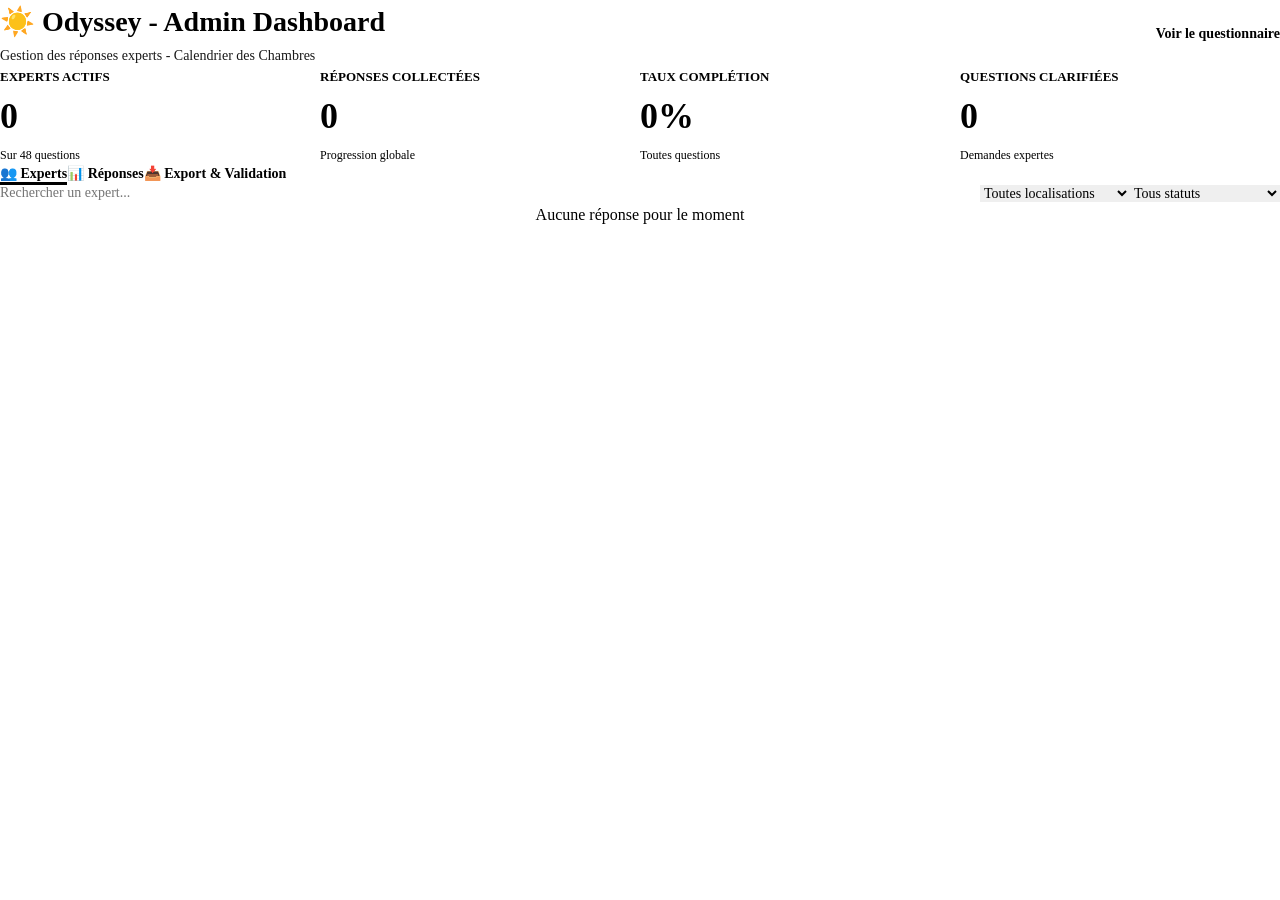
==== odyssey-expert-admin-dashboard.html @ 3882b390 "Add files via upload" ====
<!DOCTYPE html>
<html lang="fr">
<head>
    <meta charset="UTF-8">
    <meta name="viewport" content="width=device-width, initial-scale=1.0">
    <title>Admin Dashboard - Questionnaire Experts</title>

    <link rel="preconnect" href="https://fonts.googleapis.com">
    <link rel="preconnect" href="https://fonts.gstatic.com" crossorigin>
    <link href="https://fonts.googleapis.com/css2?family=Inter:wght@400;600;700&family=Newsreader:wght@700&display=swap" rel="stylesheet">
    <link rel="stylesheet" href="club-med-trident-design-tokens.css">

    <style>
        * {
            margin: 0;
            padding: 0;
            box-sizing: border-box;
        }

        body {
            font-family: var(--font-family-body);
            background: var(--color-surface-secondary);
            color: var(--color-content-primary);
            line-height: 1.6;
        }

        .header {
            background: var(--color-brand-ultramarine-blue);
            color: var(--color-content-primary-inverse);
            padding: var(--spacing-m-l);
            box-shadow: var(--shadow-elevated);
        }

        .header-content {
            max-width: 1400px;
            margin: 0 auto;
            display: flex;
            justify-content: space-between;
            align-items: center;
        }

        .logo {
            font-family: var(--font-family-heading);
            font-size: 28px;
            font-weight: 700;
        }

        .tagline-admin {
            font-size: 14px;
            opacity: 0.9;
            margin-top: var(--spacing-xxs);
        }

        .header-actions {
            display: flex;
            gap: var(--spacing-m);
        }

        .container {
            max-width: 1400px;
            margin: 0 auto;
            padding: var(--spacing-l);
        }

        .dashboard-grid {
            display: grid;
            grid-template-columns: repeat(auto-fit, minmax(250px, 1fr));
            gap: var(--spacing-m);
            margin-bottom: var(--spacing-l);
        }

        .stat-card {
            background: var(--color-surface-primary);
            padding: var(--spacing-m-l);
            border-radius: var(--radius-m);
            box-shadow: var(--shadow-card);
        }

        .stat-label {
            font-size: 13px;
            color: var(--color-content-secondary);
            text-transform: uppercase;
            font-weight: 600;
            margin-bottom: var(--spacing-xs);
        }

        .stat-value {
            font-size: 36px;
            font-weight: 700;
            color: var(--color-content-primary);
        }

        .stat-subtext {
            font-size: 12px;
            color: var(--color-content-secondary);
            margin-top: var(--spacing-xs);
        }

        .tab-nav {
            display: flex;
            gap: var(--spacing-s);
            border-bottom: 2px solid var(--color-border-secondary);
            margin-bottom: var(--spacing-l);
        }

        .tab-button {
            padding: var(--spacing-m) var(--spacing-l);
            background: transparent;
            border: none;
            border-bottom: 3px solid transparent;
            font-family: var(--font-family-body);
            font-size: 14px;
            font-weight: 600;
            color: var(--color-content-secondary);
            cursor: pointer;
            transition: all 0.2s;
        }

        .tab-button.active {
            color: var(--color-brand-saffran-yellow);
            border-bottom-color: var(--color-brand-saffran-yellow);
        }

        .tab-content {
            display: none;
        }

        .tab-content.active {
            display: block;
        }

        .expert-list {
            background: var(--color-surface-primary);
            border-radius: var(--radius-m);
            box-shadow: var(--shadow-card);
        }

        .expert-item {
            display: grid;
            grid-template-columns: 1fr 150px 150px 150px 120px 80px;
            padding: var(--spacing-m);
            border-bottom: 1px solid var(--color-border-secondary);
            align-items: center;
        }

        .expert-item:last-child {
            border-bottom: none;
        }

        .expert-info {
            display: flex;
            gap: var(--spacing-m);
            align-items: center;
        }

        .expert-avatar {
            width: 48px;
            height: 48px;
            border-radius: 50%;
            background: var(--color-brand-saffran-yellow);
            display: flex;
            align-items: center;
            justify-content: center;
            font-weight: 700;
            font-size: 18px;
        }

        .expert-details h4 {
            font-size: 14px;
            font-weight: 600;
            margin-bottom: 2px;
        }

        .expert-details p {
            font-size: 12px;
            color: var(--color-content-secondary);
        }

        .badge {
            display: inline-block;
            padding: 4px 12px;
            border-radius: var(--radius-xl);
            font-size: 11px;
            font-weight: 600;
        }

        .badge-resort {
            background: var(--color-brand-light-sand);
            color: var(--color-chinese-marigold);
        }

        .badge-bu {
            background: #E3F2FD;
            color: #1976D2;
        }

        .badge-siege {
            background: #F3E5F5;
            color: #7B1FA2;
        }

        .progress-bar-mini {
            width: 100%;
            height: 6px;
            background: var(--color-surface-secondary);
            border-radius: var(--radius-xl);
            overflow: hidden;
        }

        .progress-fill-mini {
            height: 100%;
            background: var(--color-brand-saffran-yellow);
        }

        .question-comparison-card {
            background: var(--color-surface-primary);
            border-radius: var(--radius-m);
            padding: var(--spacing-m-l);
            margin-bottom: var(--spacing-m);
            box-shadow: var(--shadow-card);
        }

        .question-header {
            display: flex;
            justify-content: space-between;
            align-items: flex-start;
            margin-bottom: var(--spacing-m);
        }

        .question-title {
            font-weight: 700;
            font-size: 16px;
        }

        .answer-count {
            font-size: 12px;
            color: var(--color-content-secondary);
        }

        .answers-grid {
            display: grid;
            gap: var(--spacing-s);
        }

        .answer-item {
            padding: var(--spacing-s);
            background: var(--color-surface-secondary);
            border-radius: var(--radius-m);
            border-left: 3px solid var(--color-border-secondary);
        }

        .answer-meta {
            display: flex;
            justify-content: space-between;
            align-items: center;
            margin-bottom: var(--spacing-xs);
        }

        .expert-name {
            font-weight: 600;
            font-size: 13px;
        }

        .answer-text {
            font-size: 13px;
            color: var(--color-content-primary);
        }

        .btn {
            padding: var(--spacing-s) var(--spacing-m-l);
            border: none;
            border-radius: var(--radius-m);
            font-family: var(--font-family-body);
            font-size: 14px;
            font-weight: 600;
            cursor: pointer;
            transition: all 0.2s;
        }

        .btn-primary {
            background: var(--color-background-primary);
            color: var(--color-content-primary);
        }

        .btn-primary:hover {
            background: var(--color-brand-saffran-yellow);
            transform: translateY(-1px);
        }

        .btn-success {
            background: var(--color-layout-green);
            color: white;
        }

        .btn-secondary {
            background: var(--color-surface-secondary);
            color: var(--color-content-primary);
            border: 2px solid var(--color-border-primary);
        }

        .export-section {
            background: var(--color-surface-primary);
            padding: var(--spacing-l);
            border-radius: var(--radius-m);
            box-shadow: var(--shadow-card);
        }

        .export-grid {
            display: grid;
            grid-template-columns: repeat(auto-fit, minmax(300px, 1fr));
            gap: var(--spacing-m);
            margin-top: var(--spacing-m);
        }

        .export-option {
            padding: var(--spacing-m);
            border: 2px solid var(--color-border-secondary);
            border-radius: var(--radius-m);
            text-align: center;
            transition: all 0.2s;
            cursor: pointer;
        }

        .export-option:hover {
            border-color: var(--color-brand-saffran-yellow);
            background: var(--color-brand-light-sand);
        }

        .export-icon {
            font-size: 48px;
            margin-bottom: var(--spacing-s);
        }

        .export-title {
            font-weight: 700;
            margin-bottom: var(--spacing-xs);
        }

        .export-description {
            font-size: 12px;
            color: var(--color-content-secondary);
        }

        .filter-bar {
            background: var(--color-surface-primary);
            padding: var(--spacing-m);
            border-radius: var(--radius-m);
            margin-bottom: var(--spacing-m);
            display: flex;
            gap: var(--spacing-m);
            align-items: center;
        }

        .filter-input {
            flex: 1;
            padding: var(--spacing-s);
            border: 2px solid var(--color-border-secondary);
            border-radius: var(--radius-m);
            font-family: var(--font-family-body);
            font-size: 14px;
        }

        .filter-select {
            padding: var(--spacing-s);
            border: 2px solid var(--color-border-secondary);
            border-radius: var(--radius-m);
            font-family: var(--font-family-body);
            font-size: 14px;
            min-width: 150px;
        }

        .alert {
            padding: var(--spacing-m);
            border-radius: var(--radius-m);
            margin-bottom: var(--spacing-m);
            display: flex;
            gap: var(--spacing-s);
        }

        .alert-success {
            background: #D1F4E0;
            color: var(--color-layout-green);
        }

        .alert-warning {
            background: #FFF3CD;
            color: var(--color-chinese-marigold);
        }

        .modal {
            display: none;
            position: fixed;
            top: 0;
            left: 0;
            right: 0;
            bottom: 0;
            background: rgba(0, 0, 0, 0.5);
            z-index: 1000;
            align-items: center;
            justify-content: center;
        }

        .modal.active {
            display: flex;
        }

        .modal-content {
            background: var(--color-surface-primary);
            border-radius: var(--radius-m);
            padding: var(--spacing-l);
            max-width: 800px;
            max-height: 80vh;
            overflow-y: auto;
        }

        .modal-header {
            display: flex;
            justify-content: space-between;
            align-items: center;
            margin-bottom: var(--spacing-m);
        }

        .modal-title {
            font-family: var(--font-family-heading);
            font-size: 24px;
            font-weight: 700;
        }

        .btn-close {
            background: transparent;
            border: none;
            font-size: 24px;
            cursor: pointer;
            padding: 0;
            width: 32px;
            height: 32px;
        }

        .btn-delete {
            background: transparent;
            border: 2px solid var(--color-content-negative);
            color: var(--color-content-negative);
            padding: var(--spacing-xs) var(--spacing-s);
            border-radius: var(--radius-m);
            font-size: 12px;
            cursor: pointer;
            transition: all 0.2s;
        }

        .btn-delete:hover {
            background: var(--color-content-negative);
            color: white;
        }

        .response-detail {
            background: var(--color-surface-secondary);
            padding: var(--spacing-m);
            border-radius: var(--radius-m);
            margin-bottom: var(--spacing-s);
        }

        .response-question {
            font-weight: 600;
            font-size: 14px;
            color: var(--color-content-primary);
            margin-bottom: var(--spacing-xs);
        }

        .response-answer {
            font-size: 14px;
            color: var(--color-content-primary);
            padding: var(--spacing-s);
            background: var(--color-surface-primary);
            border-radius: var(--radius-s);
            border-left: 3px solid var(--color-brand-saffran-yellow);
        }

        .role-badge {
            display: inline-block;
            padding: 4px 12px;
            border-radius: var(--radius-xl);
            font-size: 11px;
            font-weight: 600;
            background: #E3F2FD;
            color: #1976D2;
        }
    </style>
</head>
<body>
    <header class="header">
        <div class="header-content">
            <div>
                <div class="logo">☀️ Odyssey - Admin Dashboard</div>
                <div class="tagline-admin">Gestion des réponses experts - Calendrier des Chambres</div>
            </div>
            <div class="header-actions">
                <button class="btn btn-primary" onclick="window.open('odyssey-questionnaire-experts.html', '_blank')">
                    Voir le questionnaire
                </button>
            </div>
        </div>
    </header>

    <main class="container">
        <!-- Statistics Dashboard -->
        <div class="dashboard-grid">
            <div class="stat-card">
                <div class="stat-label">Experts actifs</div>
                <div class="stat-value" id="totalExperts">0</div>
                <div class="stat-subtext">Sur 48 questions</div>
            </div>

            <div class="stat-card">
                <div class="stat-label">Réponses collectées</div>
                <div class="stat-value" id="totalAnswers">0</div>
                <div class="stat-subtext">Progression globale</div>
            </div>

            <div class="stat-card">
                <div class="stat-label">Taux complétion</div>
                <div class="stat-value" id="completionRate">0%</div>
                <div class="stat-subtext">Toutes questions</div>
            </div>

            <div class="stat-card">
                <div class="stat-label">Questions clarifiées</div>
                <div class="stat-value" id="clarificationCount">0</div>
                <div class="stat-subtext">Demandes expertes</div>
            </div>
        </div>

        <!-- Tabs Navigation -->
        <div class="tab-nav">
            <button class="tab-button active" onclick="switchTab('experts')">👥 Experts</button>
            <button class="tab-button" onclick="switchTab('responses')">📊 Réponses</button>
            <button class="tab-button" onclick="switchTab('export')">📥 Export & Validation</button>
        </div>

        <!-- Tab: Experts -->
        <div class="tab-content active" id="tab-experts">
            <div class="filter-bar">
                <input type="text" class="filter-input" placeholder="Rechercher un expert..." id="expertSearch">
                <select class="filter-select" id="filterLocation">
                    <option value="">Toutes localisations</option>
                    <option value="resort">Resort</option>
                    <option value="business_unit">Business Unit</option>
                    <option value="siege">Siège</option>
                </select>
                <select class="filter-select" id="filterCompletion">
                    <option value="">Tous statuts</option>
                    <option value="complete">Complétés (>80%)</option>
                    <option value="partial">En cours (20-80%)</option>
                    <option value="started">Démarrés (<20%)</option>
                </select>
            </div>

            <div class="expert-list" id="expertList">
                <!-- Dynamically populated -->
            </div>
        </div>

        <!-- Tab: Responses -->
        <div class="tab-content" id="tab-responses">
            <div class="filter-bar">
                <select class="filter-select" id="filterCategory">
                    <option value="">Toutes catégories</option>
                    <option value="business">Business</option>
                    <option value="design">Design</option>
                    <option value="tech">Tech</option>
                </select>
                <select class="filter-select" id="filterAnswered">
                    <option value="">Tous statuts</option>
                    <option value="answered">Répondues</option>
                    <option value="unanswered">Non répondues</option>
                </select>
            </div>

            <div id="responsesContainer">
                <!-- Dynamically populated -->
            </div>
        </div>

        <!-- Tab: Export -->
        <div class="tab-content" id="tab-export">
            <div class="export-section">
                <h2 style="margin-bottom: var(--spacing-m);">📥 Exporter les données</h2>
                <p style="margin-bottom: var(--spacing-m); color: var(--color-content-secondary);">
                    Téléchargez les réponses des experts pour les intégrer dans vos maquettes, user stories, ou documents de règles métier.
                </p>

                <div class="export-grid">
                    <div class="export-option" onclick="exportData('json')">
                        <div class="export-icon">📄</div>
                        <div class="export-title">Format JSON</div>
                        <div class="export-description">Pour intégration technique dans les maquettes</div>
                    </div>

                    <div class="export-option" onclick="exportData('csv')">
                        <div class="export-icon">📊</div>
                        <div class="export-title">Format CSV</div>
                        <div class="export-description">Pour analyse dans Excel / Google Sheets</div>
                    </div>

                    <div class="export-option" onclick="exportData('markdown')">
                        <div class="export-icon">📝</div>
                        <div class="export-title">Format Markdown</div>
                        <div class="export-description">Pour mise à jour règles métier / US</div>
                    </div>

                    <div class="export-option" onclick="exportData('summary')">
                        <div class="export-icon">📋</div>
                        <div class="export-title">Rapport Synthèse</div>
                        <div class="export-description">Vue consolidée par question</div>
                    </div>
                </div>
            </div>

            <div class="export-section" style="margin-top: var(--spacing-l);">
                <h2 style="margin-bottom: var(--spacing-m);">✅ Valider & Mettre à jour</h2>
                <p style="margin-bottom: var(--spacing-m); color: var(--color-content-secondary);">
                    Une fois validées par l'équipe produit, les réponses peuvent être intégrées automatiquement dans les documents de règles métier.
                </p>

                <div class="alert alert-warning">
                    <span>⚠️</span>
                    <div>
                        <strong>Attention :</strong> Cette action mettra à jour les fichiers suivants :
                        <ul style="margin-top: var(--spacing-xs); margin-left: var(--spacing-m);">
                            <li>club-med-loyalty-program.md</li>
                            <li>odyssey-calendar-specifications.html</li>
                            <li>regles-metier-capacites.md</li>
                        </ul>
                    </div>
                </div>

                <button class="btn btn-success" onclick="validateAndUpdate()" style="margin-top: var(--spacing-m);">
                    ✅ Valider et mettre à jour les règles métier
                </button>
            </div>
        </div>
    </main>

    <!-- Modal for expert details -->
    <div class="modal" id="expertModal">
        <div class="modal-content">
            <div class="modal-header">
                <h2 class="modal-title" id="modalExpertName">Expert Details</h2>
                <button class="btn-close" onclick="closeModal()">×</button>
            </div>
            <div id="modalExpertContent">
                <!-- Dynamically populated -->
            </div>
        </div>
    </div>

    <script>
        // Load data from localStorage
        let submissions = JSON.parse(localStorage.getItem('odyssey_submissions') || '[]');

        // Initialize dashboard
        function initDashboard() {
            updateStatistics();
            renderExpertList();
            renderResponses();
        }

        function updateStatistics() {
            const totalExperts = submissions.length;
            const totalAnswers = submissions.reduce((acc, sub) => {
                return acc + Object.keys(sub.answers).filter(k => sub.answers[k] && sub.answers[k] !== '').length;
            }, 0);

            const totalQuestions = 48; // Based on questions-en-suspens.md
            const completionRate = submissions.length > 0
                ? Math.round((totalAnswers / (totalQuestions * submissions.length)) * 100)
                : 0;

            const clarificationCount = submissions.reduce((acc, sub) => {
                return acc + Object.keys(sub.answers).filter(k => k.includes('_comment') && sub.answers[k]).length;
            }, 0);

            document.getElementById('totalExperts').textContent = totalExperts;
            document.getElementById('totalAnswers').textContent = totalAnswers;
            document.getElementById('completionRate').textContent = completionRate + '%';
            document.getElementById('clarificationCount').textContent = clarificationCount;
        }

        function renderExpertList() {
            const container = document.getElementById('expertList');

            if (submissions.length === 0) {
                container.innerHTML = '<div style="padding: var(--spacing-l); text-align: center; color: var(--color-content-secondary);">Aucune réponse pour le moment</div>';
                return;
            }

            const expertHTML = submissions.map(sub => {
                const answeredCount = Object.keys(sub.answers).filter(k => !k.includes('_comment') && sub.answers[k] && sub.answers[k] !== '').length;
                const totalQuestions = 48;
                const percentage = Math.round((answeredCount / totalQuestions) * 100);

                const initials = sub.expert.name.split(' ').map(n => n[0]).join('').toUpperCase();

                let locationBadge = '';
                if (sub.expert.location === 'resort') {
                    locationBadge = `<span class="badge badge-resort">${sub.expert.resort || 'Resort'}</span>`;
                } else if (sub.expert.location === 'business_unit') {
                    const buLabel = getBULabel(sub.expert.businessUnit);
                    locationBadge = `<span class="badge badge-bu">${buLabel}</span>`;
                } else {
                    locationBadge = `<span class="badge badge-siege">Siège Social</span>`;
                }

                const roleLabel = getRoleLabel(sub.expert.role);

                return `
                    <div class="expert-item">
                        <div class="expert-info">
                            <div class="expert-avatar">${initials}</div>
                            <div class="expert-details">
                                <h4>${sub.expert.name}</h4>
                                <p class="role-badge">${roleLabel}</p>
                            </div>
                        </div>
                        <div>${locationBadge}</div>
                        <div>
                            <div style="font-size: 12px; color: var(--color-content-secondary); margin-bottom: 4px;">
                                ${answeredCount} / ${totalQuestions} réponses
                            </div>
                            <div class="progress-bar-mini">
                                <div class="progress-fill-mini" style="width: ${percentage}%"></div>
                            </div>
                        </div>
                        <div style="text-align: center;">
                            <strong>${percentage}%</strong>
                        </div>
                        <div>
                            <button class="btn btn-secondary" onclick="viewExpert('${sub.id}')">Voir détails</button>
                        </div>
                        <div>
                            <button class="btn-delete" onclick="deleteSubmission('${sub.id}')">🗑️</button>
                        </div>
                    </div>
                `;
            }).join('');

            container.innerHTML = expertHTML;
        }

        function renderResponses() {
            const container = document.getElementById('responsesContainer');

            if (submissions.length === 0) {
                container.innerHTML = '<div style="padding: var(--spacing-l); text-align: center; color: var(--color-content-secondary);">Aucune réponse pour le moment</div>';
                return;
            }

            // Group answers by question
            const questionMap = {};
            submissions.forEach(sub => {
                Object.keys(sub.answers).forEach(key => {
                    if (!key.includes('_comment')) {
                        const questionId = key.split('_').slice(0, 2).join('_');
                        if (!questionMap[questionId]) {
                            questionMap[questionId] = [];
                        }
                        if (sub.answers[key]) {
                            questionMap[questionId].push({
                                expert: sub.expert.name,
                                answer: sub.answers[key],
                                comment: sub.answers[key + '_comment'] || ''
                            });
                        }
                    }
                });
            });

            const responsesHTML = Object.keys(questionMap).map(questionId => {
                const answers = questionMap[questionId];

                const answersHTML = answers.map(a => `
                    <div class="answer-item">
                        <div class="answer-meta">
                            <span class="expert-name">${a.expert}</span>
                        </div>
                        <div class="answer-text">${a.answer}</div>
                        ${a.comment ? `<div style="margin-top: var(--spacing-xs); font-size: 12px; color: var(--color-content-secondary);">💬 ${a.comment}</div>` : ''}
                    </div>
                `).join('');

                return `
                    <div class="question-comparison-card">
                        <div class="question-header">
                            <div class="question-title">${questionId.toUpperCase()}</div>
                            <div class="answer-count">${answers.length} réponse(s)</div>
                        </div>
                        <div class="answers-grid">
                            ${answersHTML}
                        </div>
                    </div>
                `;
            }).join('');

            container.innerHTML = responsesHTML || '<div style="padding: var(--spacing-l); text-align: center; color: var(--color-content-secondary);">Aucune réponse pour le moment</div>';
        }

        function switchTab(tabName) {
            document.querySelectorAll('.tab-button').forEach(btn => btn.classList.remove('active'));
            document.querySelectorAll('.tab-content').forEach(content => content.classList.remove('active'));

            event.target.classList.add('active');
            document.getElementById(`tab-${tabName}`).classList.add('active');
        }

        function getRoleLabel(role) {
            const roleMap = {
                'room_division_manager': 'Room Division Manager',
                'planning_manager': 'Planning Manager',
                'produits_services_manager': 'Produits & Services Manager',
                'other': 'Autre'
            };
            return roleMap[role] || role;
        }

        function getBULabel(bu) {
            const buMap = {
                'EMEA': 'EMEA',
                'ESAP': 'ESAP',
                'NAM': 'NAM',
                'SAM': 'SAM'
            };
            return buMap[bu] || bu || 'BU';
        }

        function getQuestionLabel(key) {
            const questionLabels = {
                'q1_1': 'Surclassement automatique',
                'q1_2': 'Late Check-out tarification',
                'q1_1_1': 'Niveau de surclassement',
                'q1_1_2': 'Moment de vérification disponibilité',
                'q1_1_3': 'Surclassement N+2 pour Platinum',
                'q1_2_1': 'Tarif late checkout 14h (Silver/Turquoise)',
                'q1_2_2_gold': 'Tarif late checkout 16h Gold',
                'q1_2_2_silver': 'Tarif late checkout 16h Silver',
                'q1_2_2_turquoise': 'Tarif late checkout 16h Turquoise',
                'q1_2_3_exists': 'Late checkout 18h existe',
                'q1_2_3_price': 'Prix late checkout 18h'
            };
            return questionLabels[key] || key;
        }

        function formatAnswer(key, value) {
            // Format radio button values
            const formatMap = {
                'n_plus_1': 'Toujours N+1',
                'multiple': 'Peut sauter plusieurs niveaux',
                'depends': 'Dépend du statut',
                'j_7': 'J-7 (7 jours avant)',
                'j_3': 'J-3 (3 jours avant)',
                'j_1': 'J-1 (veille)',
                'checkin': 'Au moment du check-in',
                'auto_n2': 'Surclassement automatique N+2',
                'proposition': 'Proposition avec validation',
                'manual': 'Validation manuelle uniquement',
                'yes': 'Oui',
                'no': 'Non'
            };

            // If numeric value (price), add € symbol
            if (!isNaN(value) && value !== '') {
                return value + ' €';
            }

            return formatMap[value] || value;
        }

        function viewExpert(submissionId) {
            const submission = submissions.find(s => s.id === submissionId);
            if (!submission) return;

            document.getElementById('modalExpertName').textContent = submission.expert.name;

            const roleLabel = getRoleLabel(submission.expert.role);
            const locationLabel = submission.expert.location === 'resort' ? submission.expert.resort :
                                 submission.expert.location === 'business_unit' ? getBULabel(submission.expert.businessUnit) :
                                 'Siège Social';

            const contentHTML = `
                <div style="margin-bottom: var(--spacing-m); padding: var(--spacing-m); background: var(--color-brand-light-sand); border-radius: var(--radius-m);">
                    <strong>Rôle:</strong> ${roleLabel}<br>
                    <strong>Localisation:</strong> ${locationLabel}<br>
                    <strong>Date soumission:</strong> ${new Date(submission.submittedAt).toLocaleString('fr-FR')}
                </div>
                <h3 style="margin-bottom: var(--spacing-m);">Réponses détaillées</h3>
                <div style="max-height: 400px; overflow-y: auto;">
                    ${Object.keys(submission.answers)
                        .filter(k => !k.includes('_comment') && submission.answers[k])
                        .map(key => `
                        <div class="response-detail">
                            <div class="response-question">${getQuestionLabel(key)}</div>
                            <div class="response-answer">${formatAnswer(key, submission.answers[key])}</div>
                            ${submission.answers[key + '_comment'] ?
                                `<div style="margin-top: var(--spacing-xs); font-size: 12px; color: var(--color-content-secondary); font-style: italic;">
                                    💬 ${submission.answers[key + '_comment']}
                                </div>` : ''}
                        </div>
                    `).join('')}
                </div>
            `;

            document.getElementById('modalExpertContent').innerHTML = contentHTML;
            document.getElementById('expertModal').classList.add('active');
        }

        function closeModal() {
            document.getElementById('expertModal').classList.remove('active');
        }

        function deleteSubmission(submissionId) {
            if (!confirm('Êtes-vous sûr de vouloir supprimer cette réponse ? Cette action est irréversible.')) {
                return;
            }

            // Remove from submissions array
            submissions = submissions.filter(s => s.id !== submissionId);

            // Update localStorage
            localStorage.setItem('odyssey_submissions', JSON.stringify(submissions));

            // Refresh dashboard
            initDashboard();

            alert('✅ Réponse supprimée avec succès.');
        }

        function exportData(format) {
            const timestamp = new Date().toISOString().split('T')[0];

            if (format === 'json') {
                const blob = new Blob([JSON.stringify(submissions, null, 2)], { type: 'application/json' });
                downloadBlob(blob, `odyssey-experts-data-${timestamp}.json`);
            } else if (format === 'csv') {
                let csv = 'Expert,Rôle,Localisation,Question,Réponse,Commentaire\n';
                submissions.forEach(sub => {
                    const roleLabel = getRoleLabel(sub.expert.role);
                    const locationLabel = sub.expert.location === 'resort' ? sub.expert.resort :
                                         sub.expert.location === 'business_unit' ? getBULabel(sub.expert.businessUnit) :
                                         'Siège';
                    Object.keys(sub.answers).forEach(key => {
                        if (!key.includes('_comment') && sub.answers[key]) {
                            const comment = sub.answers[key + '_comment'] || '';
                            csv += `"${sub.expert.name}","${roleLabel}","${locationLabel}","${getQuestionLabel(key)}","${formatAnswer(key, sub.answers[key])}","${comment}"\n`;
                        }
                    });
                });
                const blob = new Blob([csv], { type: 'text/csv' });
                downloadBlob(blob, `odyssey-experts-data-${timestamp}.csv`);
            } else if (format === 'markdown') {
                let md = `# Réponses Experts - Odyssey PMS\n\n**Date export:** ${new Date().toLocaleString('fr-FR')}\n\n`;

                submissions.forEach(sub => {
                    const roleLabel = getRoleLabel(sub.expert.role);
                    const locationLabel = sub.expert.location === 'resort' ? sub.expert.resort :
                                         sub.expert.location === 'business_unit' ? getBULabel(sub.expert.businessUnit) :
                                         'Siège';
                    md += `## ${sub.expert.name} (${roleLabel} - ${locationLabel})\n\n`;
                    Object.keys(sub.answers).forEach(key => {
                        if (!key.includes('_comment') && sub.answers[key]) {
                            md += `### ${getQuestionLabel(key)}\n\n${formatAnswer(key, sub.answers[key])}\n\n`;
                            if (sub.answers[key + '_comment']) {
                                md += `> 💬 ${sub.answers[key + '_comment']}\n\n`;
                            }
                        }
                    });
                });

                const blob = new Blob([md], { type: 'text/markdown' });
                downloadBlob(blob, `odyssey-experts-data-${timestamp}.md`);
            } else if (format === 'summary') {
                // Generate consolidated summary by question
                const questionMap = {};
                submissions.forEach(sub => {
                    Object.keys(sub.answers).forEach(key => {
                        if (!key.includes('_comment') && sub.answers[key]) {
                            if (!questionMap[key]) {
                                questionMap[key] = [];
                            }
                            questionMap[key].push({
                                expert: sub.expert.name,
                                answer: sub.answers[key],
                                comment: sub.answers[key + '_comment'] || ''
                            });
                        }
                    });
                });

                let summary = `# Rapport de Synthèse - Questionnaire Experts\n\n**Date:** ${new Date().toLocaleString('fr-FR')}\n**Experts:** ${submissions.length}\n\n`;

                Object.keys(questionMap).forEach(questionId => {
                    summary += `## ${getQuestionLabel(questionId)}\n\n`;
                    summary += `**Réponses:** ${questionMap[questionId].length}\n\n`;
                    questionMap[questionId].forEach(answer => {
                        summary += `- **${answer.expert}:** ${formatAnswer(questionId, answer.answer)}\n`;
                        if (answer.comment) {
                            summary += `  > 💬 ${answer.comment}\n`;
                        }
                    });
                    summary += `\n`;
                });

                const blob = new Blob([summary], { type: 'text/markdown' });
                downloadBlob(blob, `odyssey-experts-summary-${timestamp}.md`);
            }
        }

        function downloadBlob(blob, filename) {
            const url = URL.createObjectURL(blob);
            const a = document.createElement('a');
            a.href = url;
            a.download = filename;
            a.click();
            URL.revokeObjectURL(url);
        }

        function validateAndUpdate() {
            if (!confirm('Êtes-vous sûr de vouloir mettre à jour les règles métier avec les réponses validées ?')) {
                return;
            }

            // This would trigger a backend process to update the business rules documents
            alert('✅ Mise à jour des règles métier en cours...\n\nLes documents suivants seront mis à jour :\n- club-med-loyalty-program.md\n- odyssey-calendar-specifications.html\n- regles-metier-capacites.md');
        }

        // Initialize on load
        document.addEventListener('DOMContentLoaded', () => {
            initDashboard();
        });
    </script>
</body>
</html>
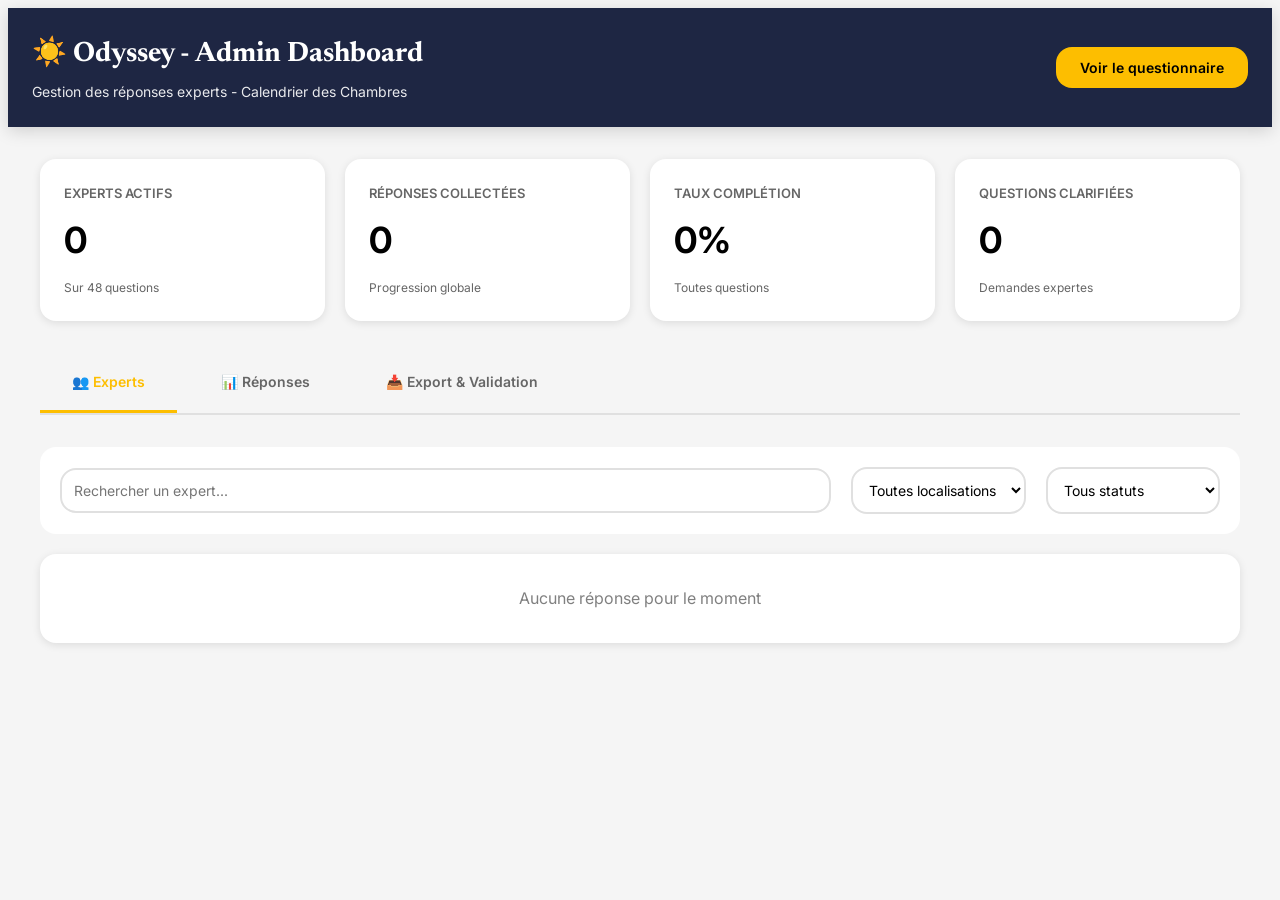
==== commit 03e19250: "v2.0: Add dark mode and responsive design Features: - 🌓 Dark mode with automatic OS detection - 📱 Re" ====
--- a/odyssey-expert-admin-dashboard.html
+++ b/odyssey-expert-admin-dashboard.html
@@ -9,6 +9,45 @@
     <link rel="preconnect" href="https://fonts.gstatic.com" crossorigin>
     <link href="https://fonts.googleapis.com/css2?family=Inter:wght@400;600;700&family=Newsreader:wght@700&display=swap" rel="stylesheet">
     <link rel="stylesheet" href="club-med-trident-design-tokens.css">
+    <link rel="stylesheet" href="responsive-dark-mode.css">
+
+    <style>
+        :root {
+            /* Light mode colors */
+            --bg-primary: #ffffff;
+            --bg-secondary: #f5f5f5;
+            --bg-tertiary: #e8e8e8;
+            --text-primary: #000000;
+            --text-secondary: #666666;
+            --text-inverse: #ffffff;
+            --border-color: #e0e0e0;
+            --shadow: 0 2px 8px rgba(0, 0, 0, 0.1);
+        }
+
+        /* Dark mode */
+        @media (prefers-color-scheme: dark) {
+            :root {
+                --bg-primary: #1a1a1a;
+                --bg-secondary: #2d2d2d;
+                --bg-tertiary: #3d3d3d;
+                --text-primary: #ffffff;
+                --text-secondary: #b0b0b0;
+                --text-inverse: #000000;
+                --border-color: #404040;
+                --shadow: 0 2px 8px rgba(0, 0, 0, 0.5);
+            }
+        }
+
+        body.dark-mode {
+            --bg-primary: #1a1a1a;
+            --bg-secondary: #2d2d2d;
+            --bg-tertiary: #3d3d3d;
+            --text-primary: #ffffff;
+            --text-secondary: #b0b0b0;
+            --text-inverse: #000000;
+            --border-color: #404040;
+            --shadow: 0 2px 8px rgba(0, 0, 0, 0.5);
+        }
 
     <style>
         * {
@@ -19,9 +58,10 @@
 
         body {
             font-family: var(--font-family-body);
-            background: var(--color-surface-secondary);
-            color: var(--color-content-primary);
+            background: var(--bg-secondary);
+            color: var(--text-primary);
             line-height: 1.6;
+            transition: background 0.3s, color 0.3s;
         }
 
         .header {
@@ -37,11 +77,19 @@
             display: flex;
             justify-content: space-between;
             align-items: center;
+            flex-wrap: wrap;
+        }
+
+        @media (max-width: 768px) {
+            .header-content {
+                flex-direction: column;
+                align-items: flex-start;
+            }
         }
 
         .logo {
             font-family: var(--font-family-heading);
-            font-size: 28px;
+            font-size: clamp(20px, 5vw, 28px);
             font-weight: 700;
         }
 
@@ -54,6 +102,15 @@
         .header-actions {
             display: flex;
             gap: var(--spacing-m);
+            flex-wrap: wrap;
+        }
+
+        @media (max-width: 768px) {
+            .header-actions {
+                flex-direction: column;
+                width: 100%;
+                margin-top: var(--spacing-s);
+            }
         }
 
         .container {
@@ -69,16 +126,22 @@
             margin-bottom: var(--spacing-l);
         }
 
+        @media (max-width: 768px) {
+            .dashboard-grid {
+                grid-template-columns: 1fr;
+            }
+        }
+
         .stat-card {
-            background: var(--color-surface-primary);
+            background: var(--bg-primary);
             padding: var(--spacing-m-l);
             border-radius: var(--radius-m);
-            box-shadow: var(--shadow-card);
+            box-shadow: var(--shadow);
         }
 
         .stat-label {
             font-size: 13px;
-            color: var(--color-content-secondary);
+            color: var(--text-secondary);
             text-transform: uppercase;
             font-weight: 600;
             margin-bottom: var(--spacing-xs);
@@ -87,20 +150,27 @@
         .stat-value {
             font-size: 36px;
             font-weight: 700;
-            color: var(--color-content-primary);
+            color: var(--text-primary);
         }
 
         .stat-subtext {
             font-size: 12px;
-            color: var(--color-content-secondary);
+            color: var(--text-secondary);
             margin-top: var(--spacing-xs);
         }
 
         .tab-nav {
             display: flex;
             gap: var(--spacing-s);
-            border-bottom: 2px solid var(--color-border-secondary);
+            border-bottom: 2px solid var(--border-color);
             margin-bottom: var(--spacing-l);
+            overflow-x: auto;
+        }
+
+        @media (max-width: 768px) {
+            .tab-nav {
+                gap: var(--spacing-xs);
+            }
         }
 
         .tab-button {
@@ -111,9 +181,17 @@
             font-family: var(--font-family-body);
             font-size: 14px;
             font-weight: 600;
-            color: var(--color-content-secondary);
+            color: var(--text-secondary);
             cursor: pointer;
             transition: all 0.2s;
+            white-space: nowrap;
+        }
+
+        @media (max-width: 768px) {
+            .tab-button {
+                padding: var(--spacing-s) var(--spacing-m);
+                font-size: 13px;
+            }
         }
 
         .tab-button.active {
@@ -130,17 +208,39 @@
         }
 
         .expert-list {
-            background: var(--color-surface-primary);
-            border-radius: var(--radius-m);
-            box-shadow: var(--shadow-card);
+            background: var(--bg-primary);
+            border-radius: var(--radius-m);
+            box-shadow: var(--shadow);
         }
 
         .expert-item {
             display: grid;
             grid-template-columns: 1fr 150px 150px 150px 120px 80px;
             padding: var(--spacing-m);
-            border-bottom: 1px solid var(--color-border-secondary);
+            border-bottom: 1px solid var(--border-color);
             align-items: center;
+        }
+
+        @media (max-width: 1024px) {
+            .expert-item {
+                grid-template-columns: 1fr 100px 80px;
+            }
+            .expert-item > *:nth-child(3),
+            .expert-item > *:nth-child(4) {
+                display: none;
+            }
+        }
+
+        @media (max-width: 768px) {
+            .expert-item {
+                grid-template-columns: 1fr 60px;
+                gap: var(--spacing-s);
+            }
+            .expert-item > *:nth-child(3),
+            .expert-item > *:nth-child(4),
+            .expert-item > *:nth-child(5) {
+                display: none;
+            }
         }
 
         .expert-item:last-child {
@@ -169,11 +269,12 @@
             font-size: 14px;
             font-weight: 600;
             margin-bottom: 2px;
+            color: var(--text-primary);
         }
 
         .expert-details p {
             font-size: 12px;
-            color: var(--color-content-secondary);
+            color: var(--text-secondary);
         }
 
         .badge {
@@ -185,8 +286,15 @@
         }
 
         .badge-resort {
-            background: var(--color-brand-light-sand);
-            color: var(--color-chinese-marigold);
+            background: #FFF3CD;
+            color: #856404;
+        }
+
+        @media (prefers-color-scheme: dark) {
+            .badge-resort {
+                background: #3d3520;
+                color: #ffd54f;
+            }
         }
 
         .badge-bu {
@@ -194,15 +302,29 @@
             color: #1976D2;
         }
 
+        @media (prefers-color-scheme: dark) {
+            .badge-bu {
+                background: #1a2a3a;
+                color: #64B5F6;
+            }
+        }
+
         .badge-siege {
             background: #F3E5F5;
             color: #7B1FA2;
         }
 
+        @media (prefers-color-scheme: dark) {
+            .badge-siege {
+                background: #2a1a2a;
+                color: #BA68C8;
+            }
+        }
+
         .progress-bar-mini {
             width: 100%;
             height: 6px;
-            background: var(--color-surface-secondary);
+            background: var(--bg-secondary);
             border-radius: var(--radius-xl);
             overflow: hidden;
         }
@@ -278,31 +400,38 @@
         }
 
         .btn-primary {
-            background: var(--color-background-primary);
-            color: var(--color-content-primary);
+            background: #FDBE00;
+            color: #000;
         }
 
         .btn-primary:hover {
-            background: var(--color-brand-saffran-yellow);
+            background: #e5ab00;
             transform: translateY(-1px);
         }
 
         .btn-success {
-            background: var(--color-layout-green);
+            background: #4CAF50;
             color: white;
         }
 
         .btn-secondary {
-            background: var(--color-surface-secondary);
-            color: var(--color-content-primary);
-            border: 2px solid var(--color-border-primary);
+            background: var(--bg-secondary);
+            color: var(--text-primary);
+            border: 2px solid var(--border-color);
+        }
+
+        @media (max-width: 768px) {
+            .btn {
+                width: 100%;
+                padding: var(--spacing-s);
+            }
         }
 
         .export-section {
-            background: var(--color-surface-primary);
+            background: var(--bg-primary);
             padding: var(--spacing-l);
             border-radius: var(--radius-m);
-            box-shadow: var(--shadow-card);
+            box-shadow: var(--shadow);
         }
 
         .export-grid {
@@ -312,18 +441,25 @@
             margin-top: var(--spacing-m);
         }
 
+        @media (max-width: 768px) {
+            .export-grid {
+                grid-template-columns: 1fr;
+            }
+        }
+
         .export-option {
             padding: var(--spacing-m);
-            border: 2px solid var(--color-border-secondary);
+            border: 2px solid var(--border-color);
             border-radius: var(--radius-m);
             text-align: center;
             transition: all 0.2s;
             cursor: pointer;
+            background: var(--bg-primary);
         }
 
         .export-option:hover {
-            border-color: var(--color-brand-saffran-yellow);
-            background: var(--color-brand-light-sand);
+            border-color: #FDBE00;
+            background: var(--bg-tertiary);
         }
 
         .export-icon {
@@ -334,35 +470,55 @@
         .export-title {
             font-weight: 700;
             margin-bottom: var(--spacing-xs);
+            color: var(--text-primary);
         }
 
         .export-description {
             font-size: 12px;
-            color: var(--color-content-secondary);
+            color: var(--text-secondary);
         }
 
         .filter-bar {
-            background: var(--color-surface-primary);
+            background: var(--bg-primary);
             padding: var(--spacing-m);
             border-radius: var(--radius-m);
             margin-bottom: var(--spacing-m);
             display: flex;
             gap: var(--spacing-m);
             align-items: center;
+            flex-wrap: wrap;
+        }
+
+        @media (max-width: 768px) {
+            .filter-bar {
+                flex-direction: column;
+                align-items: stretch;
+            }
         }
 
         .filter-input {
             flex: 1;
             padding: var(--spacing-s);
-            border: 2px solid var(--color-border-secondary);
+            border: 2px solid var(--border-color);
             border-radius: var(--radius-m);
             font-family: var(--font-family-body);
             font-size: 14px;
+            background: var(--bg-primary);
+            color: var(--text-primary);
+        }
+
+        @media (max-width: 768px) {
+            .filter-input {
+                width: 100%;
+                font-size: 16px; /* Prevent zoom on iOS */
+            }
         }
 
         .filter-select {
             padding: var(--spacing-s);
-            border: 2px solid var(--color-border-secondary);
+            border: 2px solid var(--border-color);
+            background: var(--bg-primary);
+            color: var(--text-primary);
             border-radius: var(--radius-m);
             font-family: var(--font-family-body);
             font-size: 14px;
--- a/club-med-trident-design-tokens.css
+++ b/club-med-trident-design-tokens.css
@@ -0,0 +1,173 @@
+/**
+ * Club Med Trident Design System - Design Tokens
+ * Extracted from Figma: Ody-Trident Ψ 2.0
+ * Date: 2026-06-16
+ */
+
+:root {
+  /* ==========================================================================
+     PRIMITIVE COLORS - Brand Colors
+     ========================================================================== */
+
+  --color-brand-black-coal: #000000;
+  --color-brand-ultramarine-blue: rgb(30, 38, 67);
+  --color-brand-lavander-blue: rgb(158, 174, 244);
+  --color-brand-verdigris: rgb(172, 190, 185);
+  --color-brand-sand: rgb(213, 205, 194);
+  --color-brand-light-sand: rgb(246, 239, 231);
+  --color-brand-saffran-yellow: rgb(253, 190, 0);
+  --color-brand-sienna: rgb(157, 67, 44);
+
+  /* Chinese Colors */
+  --color-chinese-blue-wave: rgb(0, 128, 125);
+  --color-chinese-marigold: rgb(251, 145, 0);
+
+  /* Layout Colors */
+  --color-layout-middle-grey: rgb(102, 102, 102);
+  --color-layout-grey: rgb(153, 153, 153);
+  --color-layout-light-grey: rgb(204, 204, 204);
+  --color-layout-pearl: rgb(248, 248, 248);
+  --color-layout-cloud-white: rgb(255, 255, 255);
+  --color-layout-green: rgb(8, 138, 32);
+  --color-layout-red: rgb(191, 47, 23);
+  --color-layout-orange: rgb(199, 83, 0);
+
+  /* ==========================================================================
+     SEMANTIC COLORS - Light Mode
+     ========================================================================== */
+
+  /* Content */
+  --color-content-primary: var(--color-brand-black-coal);
+  --color-content-secondary: rgb(128, 128, 128); /* Calculated from Secondary */
+  --color-content-primary-inverse: var(--color-layout-cloud-white);
+  --color-content-secondary-inverse: var(--color-layout-pearl);
+  --color-content-disabled: var(--color-layout-grey);
+  --color-content-notice: var(--color-layout-orange);
+  --color-content-negative: var(--color-layout-red);
+  --color-content-positive: var(--color-layout-green);
+
+  /* Background */
+  --color-background-primary: var(--color-brand-saffran-yellow);
+  --color-background-primary-disabled: rgb(255, 230, 153);
+  --color-background-secondary: var(--color-brand-black-coal);
+  --color-background-secondary-rollover: rgb(128, 128, 128);
+  --color-background-secondary-inverse: var(--color-layout-cloud-white);
+  --color-background-secondary-inverse-rollover: var(--color-layout-pearl);
+  --color-background-tertiary: var(--color-brand-sienna);
+  --color-background-tertiary-rollover: rgb(166, 82, 58);
+  --color-background-exclusive-collection: var(--color-brand-ultramarine-blue);
+
+  /* Surface */
+  --color-surface-primary: var(--color-layout-cloud-white);
+  --color-surface-secondary: var(--color-layout-pearl);
+  --color-surface-tertiary: var(--color-brand-light-sand);
+  --color-surface-brand: var(--color-brand-saffran-yellow);
+
+  /* Border */
+  --color-border-primary: var(--color-brand-black-coal);
+  --color-border-primary-inverse: var(--color-layout-cloud-white);
+  --color-border-secondary: var(--color-layout-light-grey);
+  --color-border-disabled: var(--color-layout-grey);
+  --color-border-notice: var(--color-layout-orange);
+
+  /* ==========================================================================
+     TYPOGRAPHY
+     ========================================================================== */
+
+  /* Font Families */
+  --font-family-heading: 'Newsreader', serif;
+  --font-family-body: 'Inter', sans-serif;
+
+  /* Font Weights */
+  --font-weight-regular: 400;
+  --font-weight-semibold: 600;
+  --font-weight-bold: 700;
+
+  /* Font Sizes */
+  --font-size-heading-h5: 24px;
+  --font-size-body-b2: 20px;
+
+  /* Line Heights */
+  --line-height-heading-h5: 26px;
+  --line-height-body-b0: 32px;
+  --line-height-body-b2: 28px;
+  --line-height-body-b3: 24px;
+  --line-height-body-b4: 20px;
+
+  /* ==========================================================================
+     SPACING
+     ========================================================================== */
+
+  --spacing-xxs: 4px;
+  --spacing-xs: 8px;
+  --spacing-s: 12px;
+  --spacing-s-m: 16px;
+  --spacing-m: 20px;
+  --spacing-m-l: 24px;
+  --spacing-l: 32px;
+  --spacing-xl: 40px;
+  --spacing-xxl: 80px;
+
+  /* ==========================================================================
+     RADIUS / BORDER RADIUS
+     ========================================================================== */
+
+  --radius-m: 16px;
+  --radius-xl: 100px;
+
+  /* ==========================================================================
+     CLUB MED LOYALTY PROGRAM (Statuts fidélité)
+     ========================================================================== */
+
+  --color-loyalty-turquoise: #40E0D0;
+  --color-loyalty-silver: #C0C0C0;
+  --color-loyalty-gold: #FFD700;
+  --color-loyalty-platinum: #E5E4E2;
+
+  /* ==========================================================================
+     COMMON COMPONENT STYLES
+     ========================================================================== */
+
+  /* Typography Presets */
+  --text-heading-h5: var(--font-weight-semibold) var(--font-size-heading-h5)/var(--line-height-heading-h5) var(--font-family-heading);
+  --text-body-b2: var(--font-weight-regular) var(--font-size-body-b2)/var(--line-height-body-b2) var(--font-family-body);
+
+  /* Shadows (common for calendars) */
+  --shadow-card: 0 2px 8px rgba(0, 0, 0, 0.1);
+  --shadow-elevated: 0 4px 16px rgba(0, 0, 0, 0.15);
+
+  /* Z-index layers */
+  --z-index-base: 1;
+  --z-index-dropdown: 100;
+  --z-index-sticky: 200;
+  --z-index-modal: 1000;
+  --z-index-popover: 1100;
+  --z-index-tooltip: 1200;
+}
+
+/* ==========================================================================
+   DARK MODE (optional - included for completeness)
+   ========================================================================== */
+
+@media (prefers-color-scheme: dark) {
+  :root {
+    --color-content-primary: var(--color-layout-cloud-white);
+    --color-content-secondary: var(--color-layout-pearl);
+    --color-content-primary-inverse: var(--color-brand-black-coal);
+    --color-content-secondary-inverse: rgb(128, 128, 128);
+
+    --color-background-secondary: var(--color-layout-cloud-white);
+    --color-background-secondary-rollover: var(--color-layout-pearl);
+    --color-background-secondary-inverse: var(--color-brand-black-coal);
+    --color-background-secondary-inverse-rollover: rgb(128, 128, 128);
+    --color-background-exclusive-collection: var(--color-layout-cloud-white);
+
+    --color-surface-primary: var(--color-brand-black-coal);
+    --color-surface-secondary: rgb(128, 128, 128);
+    --color-surface-tertiary: var(--color-brand-sand);
+
+    --color-border-primary: var(--color-layout-cloud-white);
+    --color-border-primary-inverse: var(--color-brand-black-coal);
+    --color-border-secondary: var(--color-layout-middle-grey);
+  }
+}
--- a/responsive-dark-mode.css
+++ b/responsive-dark-mode.css
@@ -0,0 +1,564 @@
+/* ============================================
+   RESPONSIVE & DARK MODE STYLES
+   Compatible mobile, tablet, desktop
+   Auto dark mode + manual toggle
+   ============================================ */
+
+/* ==================== RESPONSIVE BREAKPOINTS ==================== */
+/*
+  Mobile: 0-768px
+  Tablet: 769px-1024px
+  Desktop: 1025px+
+*/
+
+/* ==================== CONTAINERS ==================== */
+.container {
+    max-width: 1200px;
+    margin: 0 auto;
+    padding: 1.5rem;
+}
+
+@media (max-width: 768px) {
+    .container {
+        padding: 1rem;
+    }
+}
+
+/* ==================== PROGRESS BAR ==================== */
+.progress-container {
+    background: var(--bg-primary);
+    padding: 1rem;
+    border-bottom: 2px solid var(--border-color);
+    position: sticky;
+    top: 70px;
+    z-index: 99;
+}
+
+@media (max-width: 768px) {
+    .progress-container {
+        top: 60px;
+        padding: 0.75rem;
+    }
+
+    .progress-text {
+        flex-direction: column;
+        gap: 0.5rem;
+        font-size: 12px;
+    }
+}
+
+/* ==================== LANGUAGE SWITCHER ==================== */
+.language-switcher {
+    position: absolute;
+    top: 1rem;
+    right: 1rem;
+    display: flex;
+    gap: 0.5rem;
+    background: rgba(255, 255, 255, 0.1);
+    padding: 0.25rem;
+    border-radius: 8px;
+}
+
+@media (max-width: 768px) {
+    .language-switcher {
+        position: static;
+        margin-top: 0.75rem;
+        justify-content: center;
+    }
+}
+
+.lang-btn {
+    padding: 0.5rem 0.75rem;
+    background: transparent;
+    border: 2px solid transparent;
+    color: white;
+    font-weight: 600;
+    font-size: 13px;
+    cursor: pointer;
+    border-radius: 6px;
+    transition: all 0.2s;
+}
+
+.lang-btn:hover {
+    background: rgba(255, 255, 255, 0.1);
+}
+
+.lang-btn.active {
+    background: #FDBE00;
+    color: #000;
+}
+
+/* ==================== CARDS ==================== */
+.card {
+    background: var(--bg-primary);
+    border-radius: 12px;
+    padding: 2rem;
+    margin-bottom: 1.5rem;
+    box-shadow: var(--shadow);
+}
+
+@media (max-width: 768px) {
+    .card {
+        padding: 1.25rem;
+        border-radius: 8px;
+    }
+}
+
+/* ==================== FORMS ==================== */
+.form-group {
+    margin-bottom: 1.5rem;
+}
+
+.form-label {
+    display: block;
+    font-weight: 600;
+    font-size: 14px;
+    margin-bottom: 0.5rem;
+    color: var(--text-primary);
+}
+
+.form-input,
+.form-select,
+.form-textarea {
+    width: 100%;
+    padding: 0.75rem;
+    border: 2px solid var(--border-color);
+    border-radius: 8px;
+    font-family: 'Inter', sans-serif;
+    font-size: 14px;
+    background: var(--bg-primary);
+    color: var(--text-primary);
+    transition: border-color 0.2s, background 0.3s;
+}
+
+.form-input:focus,
+.form-select:focus,
+.form-textarea:focus {
+    outline: none;
+    border-color: #FDBE00;
+}
+
+@media (max-width: 768px) {
+    .form-input,
+    .form-select,
+    .form-textarea {
+        font-size: 16px; /* Prevent zoom on iOS */
+    }
+}
+
+/* ==================== QUESTION CARDS ==================== */
+.question-card {
+    background: var(--bg-primary);
+    border-radius: 12px;
+    padding: 1.5rem;
+    margin-bottom: 1.5rem;
+    border-left: 4px solid var(--border-color);
+    box-shadow: var(--shadow);
+    transition: all 0.3s;
+}
+
+.question-card:hover {
+    border-left-color: #FDBE00;
+}
+
+.question-card.answered {
+    border-left-color: #4CAF50;
+    background: var(--bg-tertiary);
+}
+
+@media (max-width: 768px) {
+    .question-card {
+        padding: 1rem;
+        margin-bottom: 1rem;
+    }
+}
+
+.question-header {
+    display: flex;
+    align-items: flex-start;
+    gap: 1rem;
+    margin-bottom: 1rem;
+}
+
+@media (max-width: 768px) {
+    .question-header {
+        flex-direction: column;
+        gap: 0.5rem;
+    }
+}
+
+.question-number {
+    font-weight: 700;
+    font-size: 18px;
+    color: #FDBE00;
+    min-width: 50px;
+}
+
+@media (max-width: 768px) {
+    .question-number {
+        min-width: auto;
+    }
+}
+
+.question-title {
+    font-weight: 700;
+    font-size: 16px;
+    margin-bottom: 0.5rem;
+    color: var(--text-primary);
+}
+
+.question-context {
+    font-size: 13px;
+    color: var(--text-secondary);
+    padding: 0.75rem;
+    background: var(--bg-secondary);
+    border-radius: 8px;
+    margin: 0.75rem 0;
+}
+
+/* ==================== SUB-QUESTIONS ==================== */
+.sub-questions {
+    margin-left: 0;
+}
+
+.sub-question {
+    margin-bottom: 1.5rem;
+    padding: 1rem;
+    background: var(--bg-secondary);
+    border-radius: 8px;
+}
+
+@media (max-width: 768px) {
+    .sub-question {
+        padding: 0.75rem;
+    }
+}
+
+.sub-question-label {
+    font-weight: 600;
+    font-size: 14px;
+    margin-bottom: 0.75rem;
+    display: block;
+    color: var(--text-primary);
+}
+
+/* ==================== RADIO & CHECKBOX ==================== */
+.radio-group,
+.checkbox-group {
+    display: flex;
+    flex-direction: column;
+    gap: 0.75rem;
+}
+
+.radio-option,
+.checkbox-option {
+    display: flex;
+    align-items: center;
+    gap: 0.75rem;
+    padding: 0.75rem;
+    background: var(--bg-primary);
+    border: 2px solid var(--border-color);
+    border-radius: 8px;
+    cursor: pointer;
+    transition: all 0.2s;
+}
+
+.radio-option:hover,
+.checkbox-option:hover {
+    border-color: #FDBE00;
+    background: var(--bg-tertiary);
+}
+
+.radio-option input,
+.checkbox-option input {
+    cursor: pointer;
+    width: 18px;
+    height: 18px;
+    flex-shrink: 0;
+}
+
+@media (max-width: 768px) {
+    .radio-option,
+    .checkbox-option {
+        padding: 1rem;
+        gap: 1rem;
+    }
+
+    .radio-option input,
+    .checkbox-option input {
+        width: 20px;
+        height: 20px;
+    }
+}
+
+/* ==================== BUTTONS ==================== */
+.btn {
+    padding: 0.75rem 1.5rem;
+    border: none;
+    border-radius: 8px;
+    font-family: 'Inter', sans-serif;
+    font-size: 14px;
+    font-weight: 600;
+    cursor: pointer;
+    transition: all 0.2s;
+    display: inline-block;
+}
+
+.btn-primary {
+    background: #FDBE00;
+    color: #000;
+}
+
+.btn-primary:hover {
+    background: #e5ab00;
+    transform: translateY(-2px);
+    box-shadow: 0 4px 12px rgba(253, 190, 0, 0.3);
+}
+
+.btn-secondary {
+    background: var(--bg-secondary);
+    color: var(--text-primary);
+    border: 2px solid var(--border-color);
+}
+
+.btn-secondary:hover {
+    background: var(--bg-tertiary);
+}
+
+.btn-large {
+    padding: 1rem 2rem;
+    font-size: 16px;
+}
+
+.btn-group {
+    display: flex;
+    gap: 1rem;
+    margin-top: 2rem;
+    flex-wrap: wrap;
+}
+
+@media (max-width: 768px) {
+    .btn {
+        width: 100%;
+        padding: 1rem;
+    }
+
+    .btn-group {
+        flex-direction: column;
+        gap: 0.75rem;
+    }
+}
+
+/* ==================== SECTION HEADER ==================== */
+.section-header {
+    background: var(--bg-tertiary);
+    padding: 1.5rem;
+    border-radius: 12px;
+    margin: 2rem 0 1.5rem;
+    border-left: 4px solid #FDBE00;
+}
+
+@media (max-width: 768px) {
+    .section-header {
+        padding: 1rem;
+        margin: 1.5rem 0 1rem;
+    }
+}
+
+.section-title {
+    font-family: 'Newsreader', serif;
+    font-size: 20px;
+    font-weight: 700;
+    color: var(--text-primary);
+    margin-bottom: 0.25rem;
+}
+
+.section-subtitle {
+    font-size: 13px;
+    color: var(--text-secondary);
+}
+
+/* ==================== ALERT ==================== */
+.alert {
+    padding: 1rem;
+    border-radius: 8px;
+    margin-bottom: 1.5rem;
+}
+
+.alert-info {
+    background: #FFF3CD;
+    color: #856404;
+    border-left: 4px solid #FFC107;
+}
+
+@media (prefers-color-scheme: dark) {
+    .alert-info {
+        background: #3d3520;
+        color: #ffd54f;
+        border-left-color: #FFC107;
+    }
+}
+
+@media (max-width: 768px) {
+    .alert {
+        padding: 0.75rem;
+        font-size: 13px;
+    }
+}
+
+/* ==================== COMMENT SECTION ==================== */
+.comment-section {
+    margin-top: 1.5rem;
+    padding-top: 1.5rem;
+    border-top: 1px solid var(--border-color);
+}
+
+.comment-label {
+    font-size: 13px;
+    font-weight: 600;
+    margin-bottom: 0.5rem;
+    display: block;
+    color: var(--text-secondary);
+}
+
+.comment-textarea {
+    width: 100%;
+    min-height: 80px;
+    padding: 0.75rem;
+    border: 2px dashed var(--border-color);
+    border-radius: 8px;
+    font-family: 'Inter', sans-serif;
+    font-size: 13px;
+    resize: vertical;
+    background: var(--bg-secondary);
+    color: var(--text-primary);
+}
+
+/* ==================== BADGES ==================== */
+.badge {
+    display: inline-block;
+    padding: 0.25rem 0.75rem;
+    border-radius: 12px;
+    font-size: 11px;
+    font-weight: 600;
+}
+
+.badge-resort {
+    background: #FFF3CD;
+    color: #856404;
+}
+
+.badge-bu {
+    background: #E3F2FD;
+    color: #1976D2;
+}
+
+.badge-siege {
+    background: #F3E5F5;
+    color: #7B1FA2;
+}
+
+@media (prefers-color-scheme: dark) {
+    .badge-resort {
+        background: #3d3520;
+        color: #ffd54f;
+    }
+
+    .badge-bu {
+        background: #1a2a3a;
+        color: #64B5F6;
+    }
+
+    .badge-siege {
+        background: #2a1a2a;
+        color: #BA68C8;
+    }
+}
+
+/* ==================== SUMMARY ==================== */
+.summary-card {
+    background: var(--bg-primary);
+    border-radius: 12px;
+    padding: 1.5rem;
+    margin-bottom: 1.5rem;
+    box-shadow: var(--shadow);
+}
+
+.summary-grid {
+    display: grid;
+    grid-template-columns: repeat(auto-fit, minmax(200px, 1fr));
+    gap: 1rem;
+    margin-top: 1rem;
+}
+
+@media (max-width: 768px) {
+    .summary-grid {
+        grid-template-columns: 1fr;
+    }
+}
+
+/* ==================== SUCCESS MESSAGE ==================== */
+.success-message {
+    background: #D1F4E0;
+    color: #4CAF50;
+    padding: 2rem;
+    border-radius: 12px;
+    text-align: center;
+    margin: 1.5rem 0;
+}
+
+@media (prefers-color-scheme: dark) {
+    .success-message {
+        background: #1a3d2a;
+        color: #81C784;
+    }
+}
+
+.success-icon {
+    font-size: 48px;
+    margin-bottom: 1rem;
+}
+
+.success-title {
+    font-size: 24px;
+    font-weight: 700;
+    margin-bottom: 0.75rem;
+}
+
+@media (max-width: 768px) {
+    .success-message {
+        padding: 1.5rem;
+    }
+
+    .success-icon {
+        font-size: 36px;
+    }
+
+    .success-title {
+        font-size: 20px;
+    }
+}
+
+/* ==================== UTILITIES ==================== */
+.text-secondary {
+    color: var(--text-secondary);
+}
+
+.mt-1 { margin-top: 0.5rem; }
+.mt-2 { margin-top: 1rem; }
+.mb-1 { margin-bottom: 0.5rem; }
+.mb-2 { margin-bottom: 1rem; }
+
+/* ==================== PRINT STYLES ==================== */
+@media print {
+    .header,
+    .progress-container,
+    .language-switcher,
+    .btn-group {
+        display: none;
+    }
+
+    .question-card {
+        page-break-inside: avoid;
+    }
+}
